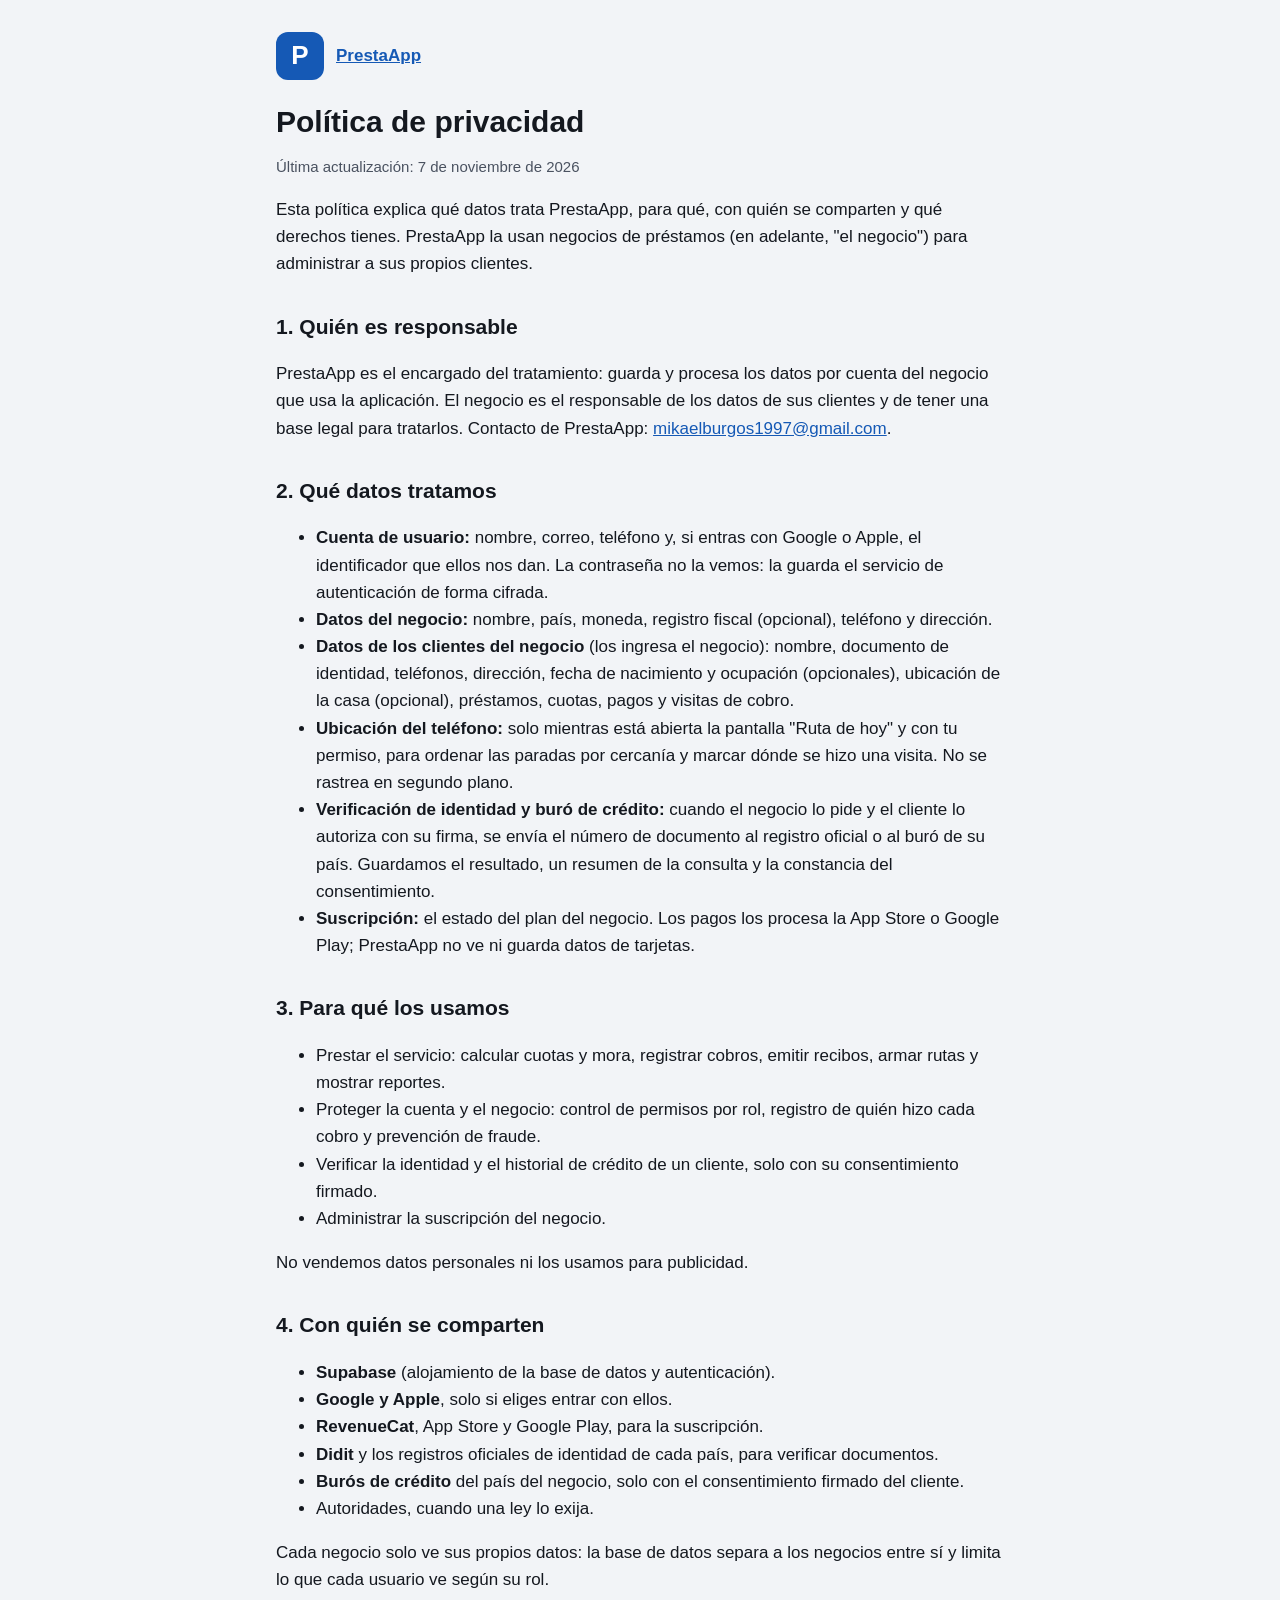
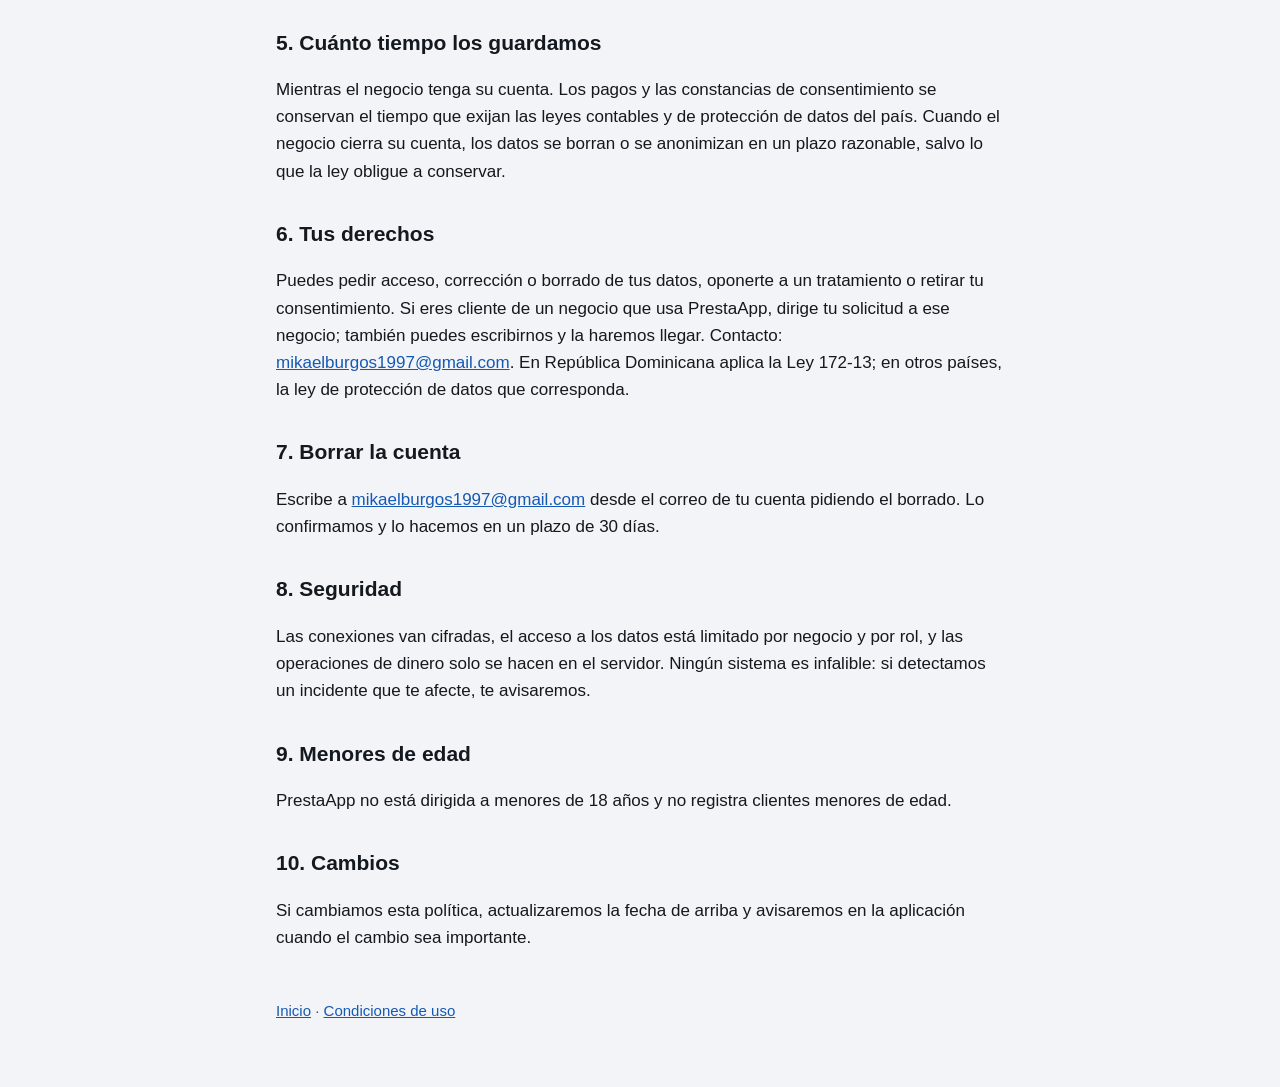
==== privacidad.html @ 06e30898 "PrestaApp: inicio, política de privacidad y condiciones de uso" ====
<!doctype html>
<html lang="es">
<head>
<meta charset="utf-8">
<meta name="viewport" content="width=device-width, initial-scale=1">
<title>Privacidad de PrestaApp</title>
<meta name="description" content="Qué datos recoge PrestaApp, para qué los usa, con quién los comparte y cómo pedir que se borren.">
<link rel="stylesheet" href="estilo.css">
</head>
<body>
<main>
  <header><div class="logo">P</div><a href="index.html"><strong>PrestaApp</strong></a></header>
  <h1>Política de privacidad</h1>
  <p class="suave">Última actualización: 7 de noviembre de 2026</p>

  <p>Esta política explica qué datos trata PrestaApp, para qué, con quién se comparten y qué derechos tienes.
     PrestaApp la usan negocios de préstamos (en adelante, "el negocio") para administrar a sus propios clientes.</p>

  <h2>1. Quién es responsable</h2>
  <p>PrestaApp es el encargado del tratamiento: guarda y procesa los datos por cuenta del negocio que usa la aplicación.
     El negocio es el responsable de los datos de sus clientes y de tener una base legal para tratarlos.
     Contacto de PrestaApp: <a href="mailto:mikaelburgos1997@gmail.com">mikaelburgos1997@gmail.com</a>.</p>

  <h2>2. Qué datos tratamos</h2>
  <ul>
    <li><strong>Cuenta de usuario:</strong> nombre, correo, teléfono y, si entras con Google o Apple, el identificador que
        ellos nos dan. La contraseña no la vemos: la guarda el servicio de autenticación de forma cifrada.</li>
    <li><strong>Datos del negocio:</strong> nombre, país, moneda, registro fiscal (opcional), teléfono y dirección.</li>
    <li><strong>Datos de los clientes del negocio</strong> (los ingresa el negocio): nombre, documento de identidad,
        teléfonos, dirección, fecha de nacimiento y ocupación (opcionales), ubicación de la casa (opcional),
        préstamos, cuotas, pagos y visitas de cobro.</li>
    <li><strong>Ubicación del teléfono:</strong> solo mientras está abierta la pantalla "Ruta de hoy" y con tu permiso,
        para ordenar las paradas por cercanía y marcar dónde se hizo una visita. No se rastrea en segundo plano.</li>
    <li><strong>Verificación de identidad y buró de crédito:</strong> cuando el negocio lo pide y el cliente lo autoriza
        con su firma, se envía el número de documento al registro oficial o al buró de su país. Guardamos el resultado,
        un resumen de la consulta y la constancia del consentimiento.</li>
    <li><strong>Suscripción:</strong> el estado del plan del negocio. Los pagos los procesa la App Store o Google Play;
        PrestaApp no ve ni guarda datos de tarjetas.</li>
  </ul>

  <h2>3. Para qué los usamos</h2>
  <ul>
    <li>Prestar el servicio: calcular cuotas y mora, registrar cobros, emitir recibos, armar rutas y mostrar reportes.</li>
    <li>Proteger la cuenta y el negocio: control de permisos por rol, registro de quién hizo cada cobro y prevención de fraude.</li>
    <li>Verificar la identidad y el historial de crédito de un cliente, solo con su consentimiento firmado.</li>
    <li>Administrar la suscripción del negocio.</li>
  </ul>
  <p>No vendemos datos personales ni los usamos para publicidad.</p>

  <h2>4. Con quién se comparten</h2>
  <ul>
    <li><strong>Supabase</strong> (alojamiento de la base de datos y autenticación).</li>
    <li><strong>Google y Apple</strong>, solo si eliges entrar con ellos.</li>
    <li><strong>RevenueCat</strong>, App Store y Google Play, para la suscripción.</li>
    <li><strong>Didit</strong> y los registros oficiales de identidad de cada país, para verificar documentos.</li>
    <li><strong>Burós de crédito</strong> del país del negocio, solo con el consentimiento firmado del cliente.</li>
    <li>Autoridades, cuando una ley lo exija.</li>
  </ul>
  <p>Cada negocio solo ve sus propios datos: la base de datos separa a los negocios entre sí y limita lo que cada
     usuario ve según su rol.</p>

  <h2>5. Cuánto tiempo los guardamos</h2>
  <p>Mientras el negocio tenga su cuenta. Los pagos y las constancias de consentimiento se conservan el tiempo que
     exijan las leyes contables y de protección de datos del país. Cuando el negocio cierra su cuenta, los datos se
     borran o se anonimizan en un plazo razonable, salvo lo que la ley obligue a conservar.</p>

  <h2>6. Tus derechos</h2>
  <p>Puedes pedir acceso, corrección o borrado de tus datos, oponerte a un tratamiento o retirar tu consentimiento.
     Si eres cliente de un negocio que usa PrestaApp, dirige tu solicitud a ese negocio; también puedes escribirnos y
     la haremos llegar. Contacto: <a href="mailto:mikaelburgos1997@gmail.com">mikaelburgos1997@gmail.com</a>.
     En República Dominicana aplica la Ley 172-13; en otros países, la ley de protección de datos que corresponda.</p>

  <h2>7. Borrar la cuenta</h2>
  <p>Escribe a <a href="mailto:mikaelburgos1997@gmail.com">mikaelburgos1997@gmail.com</a> desde el correo de tu cuenta
     pidiendo el borrado. Lo confirmamos y lo hacemos en un plazo de 30 días.</p>

  <h2>8. Seguridad</h2>
  <p>Las conexiones van cifradas, el acceso a los datos está limitado por negocio y por rol, y las operaciones de dinero
     solo se hacen en el servidor. Ningún sistema es infalible: si detectamos un incidente que te afecte, te avisaremos.</p>

  <h2>9. Menores de edad</h2>
  <p>PrestaApp no está dirigida a menores de 18 años y no registra clientes menores de edad.</p>

  <h2>10. Cambios</h2>
  <p>Si cambiamos esta política, actualizaremos la fecha de arriba y avisaremos en la aplicación cuando el cambio sea importante.</p>

  <footer><a href="index.html">Inicio</a> · <a href="terminos.html">Condiciones de uso</a></footer>
</main>
</body>
</html>
---- estilo.css ----
:root { --fondo: #F2F4F7; --tarjeta: #FFFFFF; --texto: #14181F; --suave: #4A5260; --primario: #1559B5; --borde: #DDE2E9; }
@media (prefers-color-scheme: dark) { :root { --fondo: #0F1216; --tarjeta: #181C22; --texto: #E8EAED; --suave: #A6ADB8; --primario: #7FB0F5; --borde: #2A3038; } }
* { box-sizing: border-box; }
body { margin: 0; background: var(--fondo); color: var(--texto); font: 17px/1.6 -apple-system, "SF Pro Text", Roboto, "Segoe UI", sans-serif; }
main { max-width: 760px; margin: 0 auto; padding: 32px 16px 64px; }
header { display: flex; align-items: center; gap: 12px; margin-bottom: 24px; }
.logo { width: 48px; height: 48px; border-radius: 12px; background: #1559B5; color: #fff; font-weight: 800; font-size: 26px; display: grid; place-items: center; }
h1 { font-size: 30px; line-height: 1.2; margin: 0 0 8px; }
h2 { font-size: 21px; margin: 32px 0 8px; }
p, li { color: var(--texto); }
.suave { color: var(--suave); font-size: 15px; }
.tarjeta { background: var(--tarjeta); border: 1px solid var(--borde); border-radius: 16px; padding: 20px; margin: 16px 0; }
a { color: var(--primario); }
nav a { margin-right: 16px; font-weight: 600; }
footer { margin-top: 48px; font-size: 15px; color: var(--suave); }
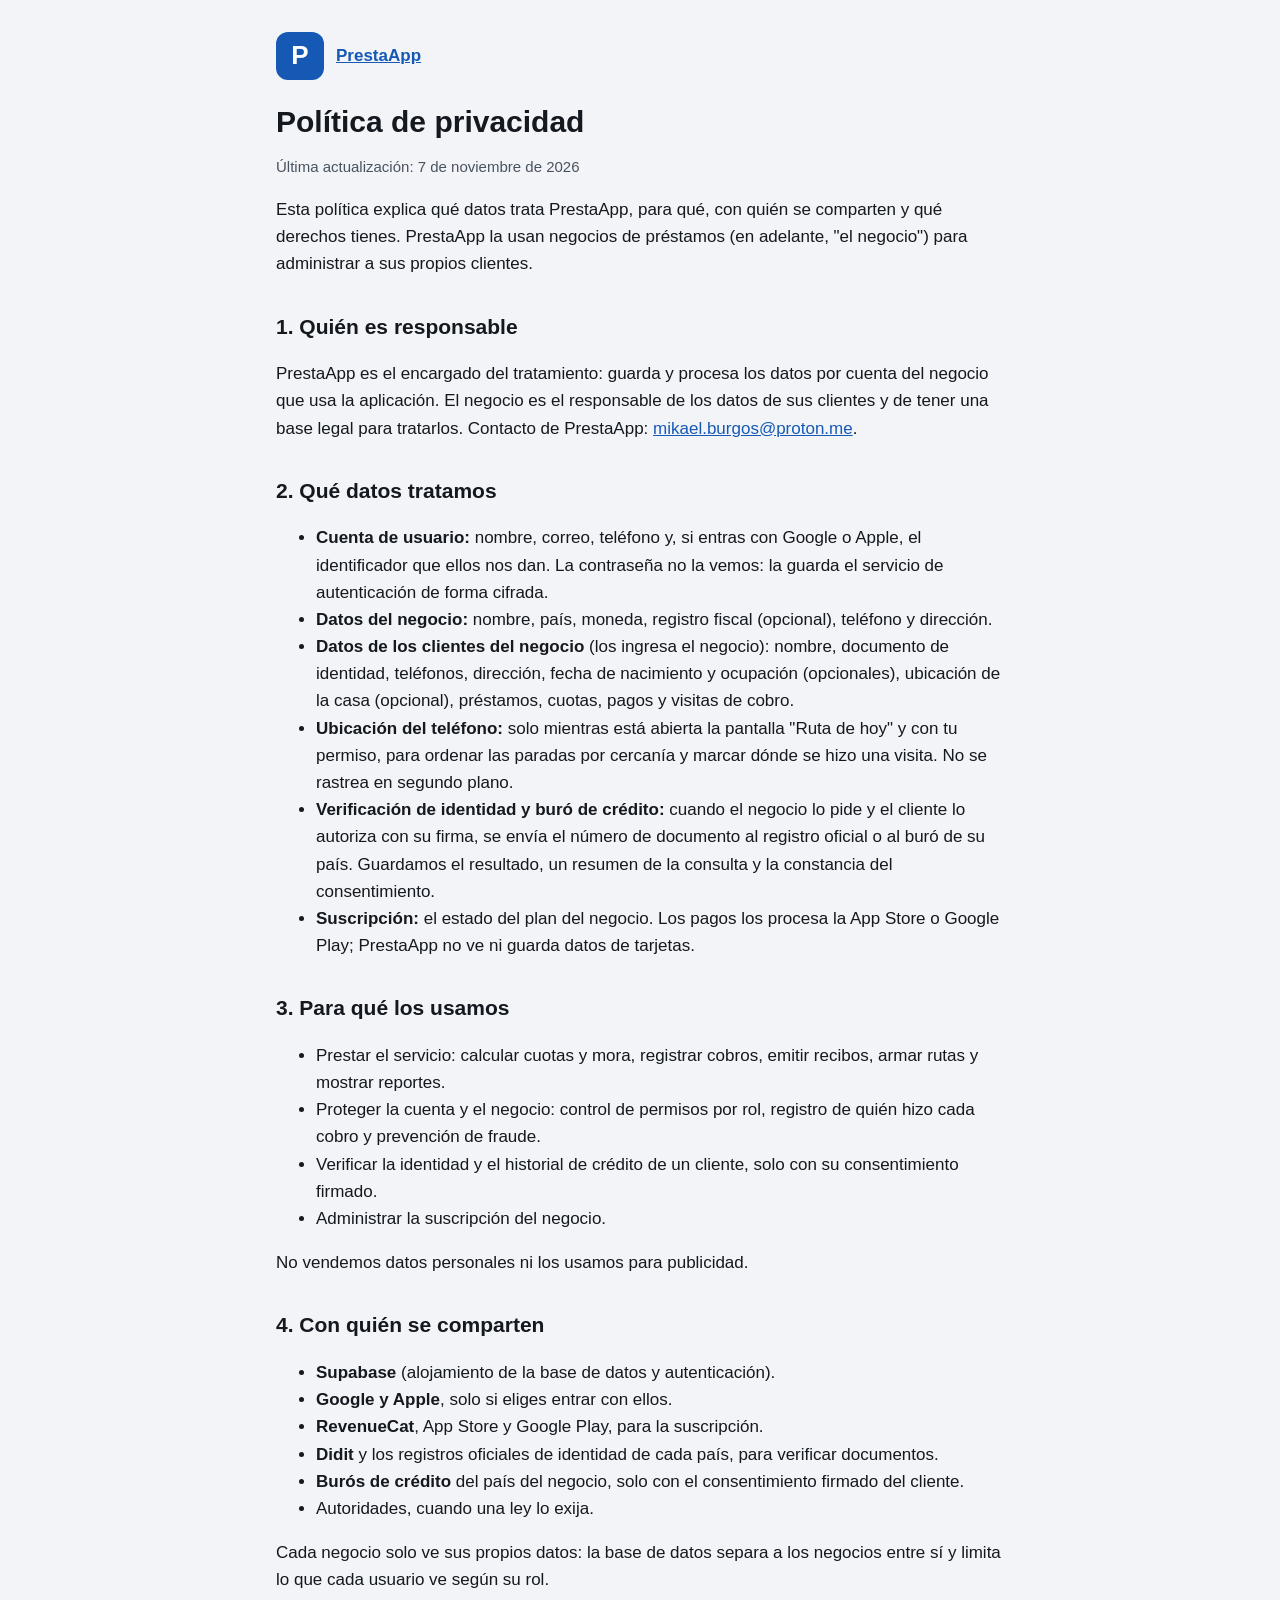
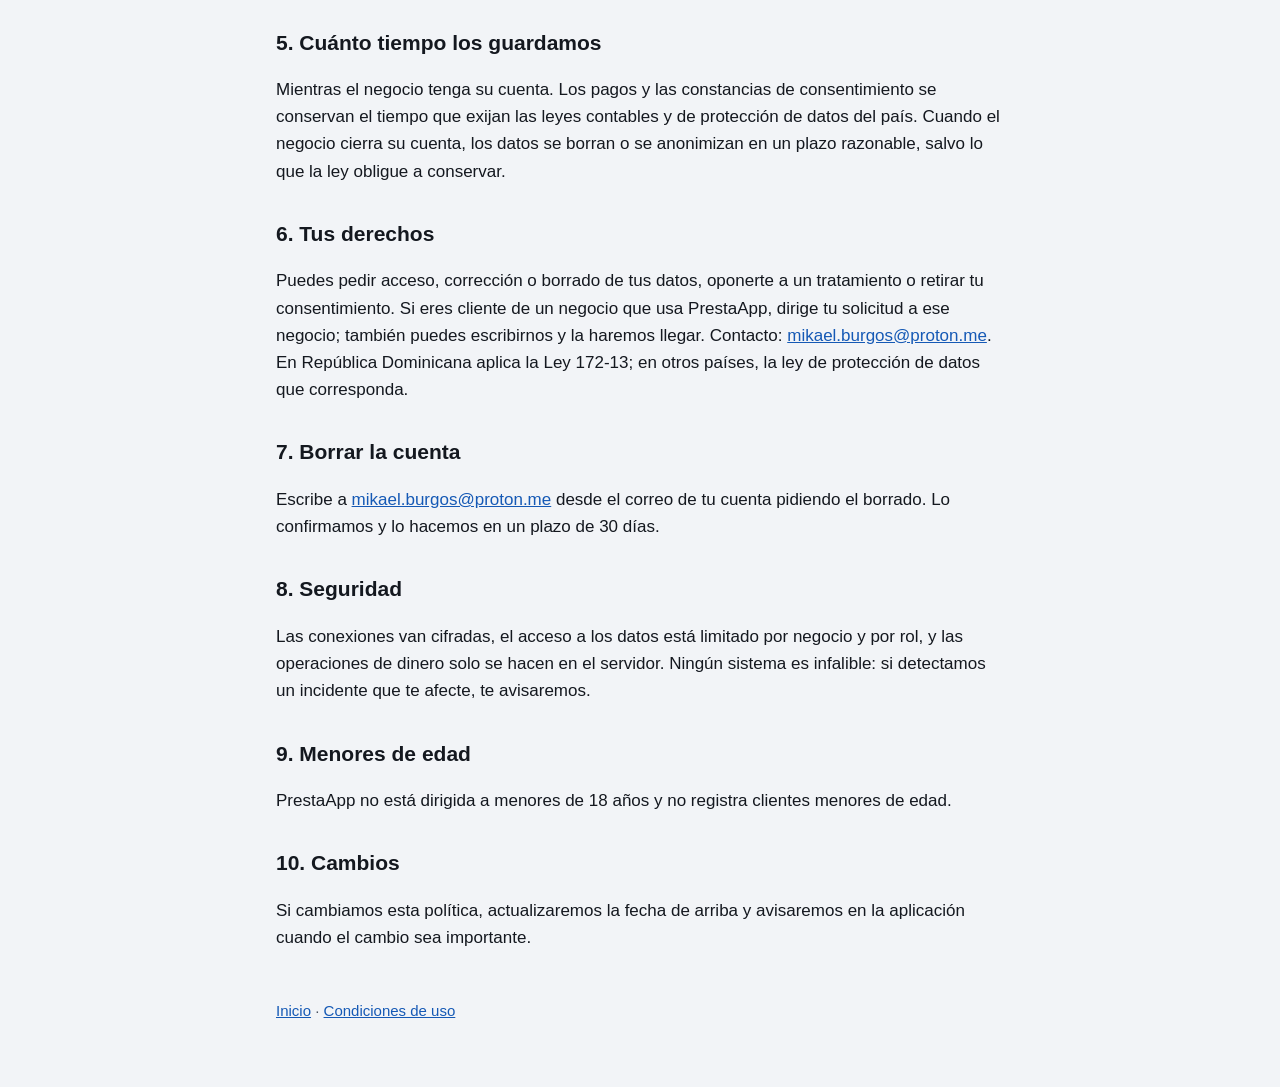
==== commit 75a6b85c: "Contacto: mikael.burgos@proton.me" ====
--- a/privacidad.html
+++ b/privacidad.html
@@ -19,7 +19,7 @@
   <h2>1. Quién es responsable</h2>
   <p>PrestaApp es el encargado del tratamiento: guarda y procesa los datos por cuenta del negocio que usa la aplicación.
      El negocio es el responsable de los datos de sus clientes y de tener una base legal para tratarlos.
-     Contacto de PrestaApp: <a href="mailto:mikaelburgos1997@gmail.com">mikaelburgos1997@gmail.com</a>.</p>
+     Contacto de PrestaApp: <a href="mailto:mikael.burgos@proton.me">mikael.burgos@proton.me</a>.</p>
 
   <h2>2. Qué datos tratamos</h2>
   <ul>
@@ -67,11 +67,11 @@
   <h2>6. Tus derechos</h2>
   <p>Puedes pedir acceso, corrección o borrado de tus datos, oponerte a un tratamiento o retirar tu consentimiento.
      Si eres cliente de un negocio que usa PrestaApp, dirige tu solicitud a ese negocio; también puedes escribirnos y
-     la haremos llegar. Contacto: <a href="mailto:mikaelburgos1997@gmail.com">mikaelburgos1997@gmail.com</a>.
+     la haremos llegar. Contacto: <a href="mailto:mikael.burgos@proton.me">mikael.burgos@proton.me</a>.
      En República Dominicana aplica la Ley 172-13; en otros países, la ley de protección de datos que corresponda.</p>
 
   <h2>7. Borrar la cuenta</h2>
-  <p>Escribe a <a href="mailto:mikaelburgos1997@gmail.com">mikaelburgos1997@gmail.com</a> desde el correo de tu cuenta
+  <p>Escribe a <a href="mailto:mikael.burgos@proton.me">mikael.burgos@proton.me</a> desde el correo de tu cuenta
      pidiendo el borrado. Lo confirmamos y lo hacemos en un plazo de 30 días.</p>
 
   <h2>8. Seguridad</h2>
